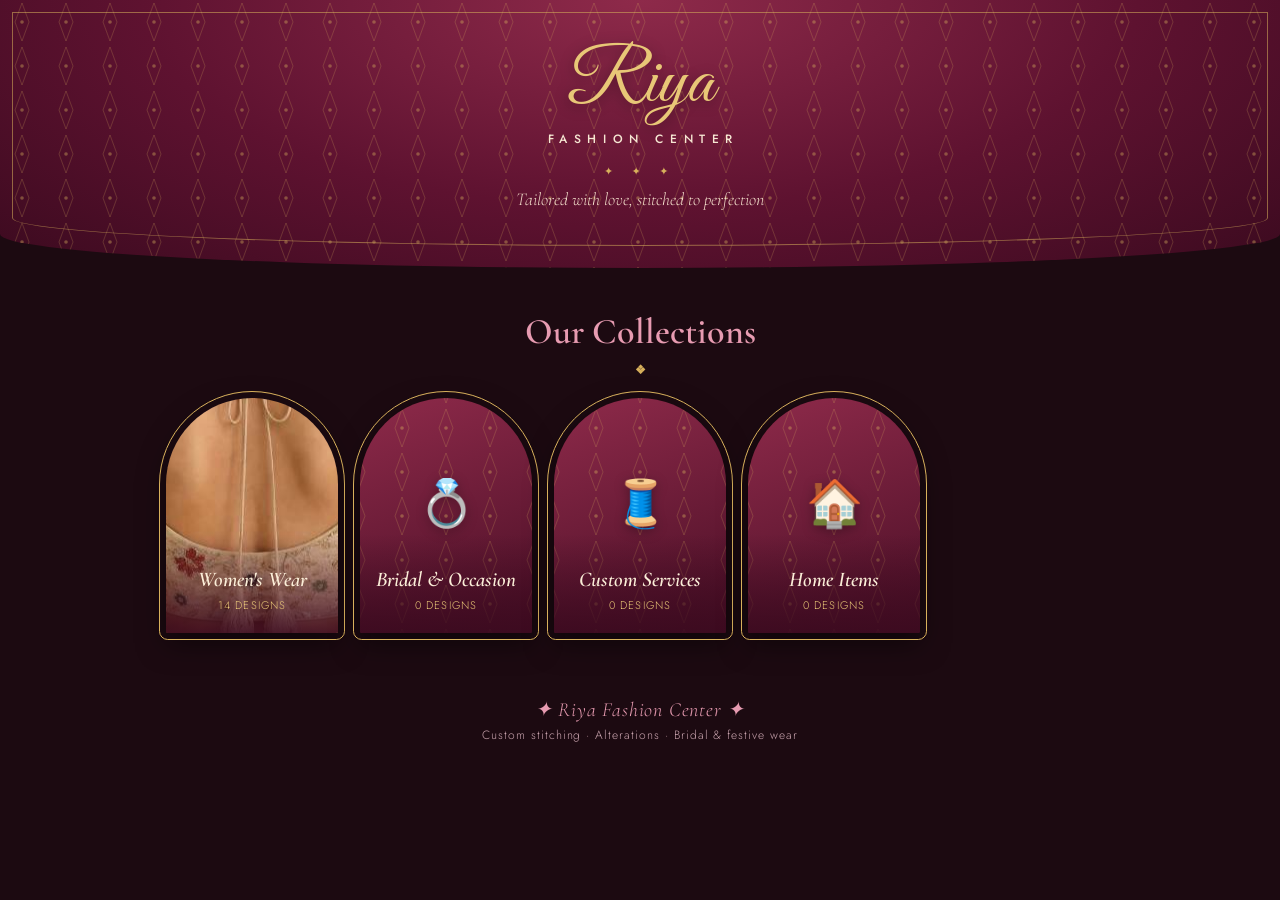
==== r2.html @ d95e746f "Add files via upload" ====
<!doctype html>
<html lang="en" data-theme="dark" style="color-scheme: dark;"><head>
<meta charset="utf-8">
<meta name="viewport" content="width=device-width, initial-scale=1, viewport-fit=cover">
<title>Riya Fashion Center</title>
<link href="https://fonts.googleapis.com/css2?family=Great+Vibes&amp;family=Cormorant+Garamond:ital,wght@0,500;0,600;1,500;1,600&amp;family=Jost:wght@300;400;500&amp;display=swap" rel="stylesheet">
<style>
:root{--bg:#FBF3E6;--card:#FFFAF1;--blush:#F0DAC6;--rose:#8E2A4A;--mar:#5E1230;--plum:#3B1022;--gold:#B8893A;--mut:#8a6270;--sh:0 10px 28px rgba(94,18,48,.16);--pat:url("data:image/svg+xml,%3Csvg xmlns='http://www.w3.org/2000/svg' width='44' height='44'%3E%3Cpath d='M22 3l7 19-7 19-7-19z' fill='none' stroke='%23d8b15c' stroke-opacity='.22'/%3E%3Ccircle cx='22' cy='22' r='1.8' fill='%23d8b15c' fill-opacity='.4'/%3E%3C/svg%3E");box-sizing:border-box;padding-top:env(safe-area-inset-top,0px);padding-bottom:env(safe-area-inset-bottom,0px)}
@media (prefers-color-scheme:dark){:root:not([data-theme="light"]){--bg:#1c0a11;--card:#2b1019;--blush:#3d1824;--rose:#e79bb1;--mar:#4a0f26;--plum:#f6e7d3;--gold:#d8b15c;--mut:#c8a3ad;--sh:0 10px 28px rgba(0,0,0,.5)}}
:root[data-theme="dark"]{--bg:#1c0a11;--card:#2b1019;--blush:#3d1824;--rose:#e79bb1;--mar:#4a0f26;--plum:#f6e7d3;--gold:#d8b15c;--mut:#c8a3ad;--sh:0 10px 28px rgba(0,0,0,.5)}
*{box-sizing:border-box}
html{scroll-padding-top:env(safe-area-inset-top,0px)}
body{margin:0;background:var(--bg);color:var(--plum);font-family:Jost,system-ui,sans-serif;font-weight:300;line-height:1.55}
button{font-family:inherit;cursor:pointer}
h2,h3,h4{font-family:'Cormorant Garamond',Georgia,serif;font-weight:600;margin:0}
.wrap{max-width:1000px;margin:0 auto;padding:10px 20px 100px}
.hero{position:relative;text-align:center;padding:46px 16px 54px;color:#f6e7d3;background:var(--pat),radial-gradient(ellipse at 50% 0,#8e2a4a,#5e1230 55%,#3b0a1f);border-radius:0 0 50% 50%/0 0 34px 34px;margin-bottom:8px}
.hero:before{content:"";position:absolute;inset:12px 12px 22px;border:1px solid rgba(216,177,92,.55);border-radius:0 0 50% 50%/0 0 28px 28px;pointer-events:none}
.logo{font-family:'Great Vibes',cursive,serif;font-size:76px;line-height:1;margin:0;color:#e8c777;text-shadow:0 3px 14px rgba(0,0,0,.35)}
.sub{letter-spacing:.55em;font-size:12px;font-weight:500;margin:8px 0 0 .55em;color:#f6e7d3}
.orn{color:#d8b15c;margin:14px 0 6px;letter-spacing:.7em;font-size:11px}
.tag{font-family:'Cormorant Garamond',serif;font-style:italic;font-size:18px;margin:0;color:#f1dcc9}
.wrap h2{text-align:center;font-size:36px;color:var(--rose);margin:6px 0 4px}
.wrap h2:after{content:"❖";display:block;font-size:12px;color:var(--gold);margin-top:2px}
.grid{display:grid;grid-template-columns:repeat(auto-fill,minmax(160px,1fr));gap:26px 22px;padding:12px 6px}
.cat{position:relative;aspect-ratio:3/4.1;border-radius:999px 999px 20px 20px;overflow:hidden;cursor:pointer;box-shadow:var(--sh);background:var(--pat),linear-gradient(160deg,#8e2a4a,#4a0f26);background-size:auto,cover;background-position:center;display:flex;flex-direction:column;justify-content:flex-end;outline:1px solid var(--gold);outline-offset:6px;transition:transform .25s}
.cat:hover{transform:translateY(-6px)}
.cat .ic{position:absolute;top:30%;left:0;right:0;text-align:center;font-size:46px;filter:drop-shadow(0 3px 6px rgba(0,0,0,.3))}
.cat .lb{padding:34px 10px 16px;text-align:center;background:linear-gradient(transparent,rgba(59,10,31,.9));color:#fbeed8}
.cat .lb b{font-family:'Cormorant Garamond',serif;font-style:italic;font-weight:600;font-size:21px;display:block;line-height:1.15}
.cat .lb small{font-size:11px;letter-spacing:.1em;text-transform:uppercase;color:#e8c777}
.plus{width:38px;height:38px;border-radius:50%;border:1px solid #fff6;background:linear-gradient(145deg,#e8c777,#b8893a);color:#3b1022;font-size:24px;line-height:1;box-shadow:var(--sh)}
.cat .plus{position:absolute;top:46px;right:14px}
.top{display:flex;align-items:center;justify-content:space-between;gap:10px;margin:18px 0 6px}
.top h2{margin:auto}
.back{background:none;border:1px solid var(--gold);color:var(--rose);border-radius:20px;padding:6px 16px;font-size:13px;letter-spacing:.04em}
.grp{margin:42px 0 18px;display:flex;align-items:center;gap:12px;font-size:27px;font-style:italic;color:var(--plum)}
.grp:before,.grp:after{content:"";flex:1;height:1px;background:linear-gradient(90deg,transparent,var(--gold))}
.grp:after{background:linear-gradient(270deg,transparent,var(--gold))}
.db{margin:0 0 34px}
.dh{display:flex;flex-wrap:wrap;align-items:center;gap:6px 12px;margin-bottom:12px}
.dh h4{font-size:23px;font-style:italic;color:var(--rose)}
.dh h4:before{content:"❖ ";font-size:11px;color:var(--gold);font-style:normal}
.dh small{color:var(--mut)}
.dh a{color:var(--rose);font-size:13px;text-decoration:none;font-weight:500;border-bottom:1px solid var(--gold)}
.pg{display:grid;grid-template-columns:repeat(auto-fill,minmax(150px,1fr));gap:16px}
.pi{position:relative;padding:5px;border:1px solid var(--gold);border-radius:90px 90px 16px 16px;background:var(--card);box-shadow:var(--sh)}
.pi img{width:100%;aspect-ratio:3/4;object-fit:cover;display:block;cursor:zoom-in;border-radius:85px 85px 11px 11px}
.pi .rm{top:40px;right:12px}
.rm{position:absolute;width:26px;height:26px;border-radius:50%;border:none;background:#d64545;color:#fff;font-size:18px;line-height:1;padding:0;box-shadow:var(--sh)}
.nop{grid-column:1/-1;color:var(--mut);font-size:13px;padding:22px;border:1px dashed var(--gold);border-radius:16px;text-align:center}
.del{width:34px;height:34px;border-radius:50%;border:none;background:#d64545;color:#fff;display:flex;align-items:center;justify-content:center;box-shadow:var(--sh);margin-left:auto}
.del:hover{background:#b83232}
.empty{text-align:center;color:var(--mut);padding:50px 10px;font-family:'Cormorant Garamond',serif;font-style:italic;font-size:20px}
.bar{position:sticky;top:env(safe-area-inset-top,0px);z-index:5;background:#2b0a18;color:#e8c777;display:flex;justify-content:center;align-items:center;gap:12px;padding:8px;font-size:13px;letter-spacing:.06em}
.bar button{background:none;border:1px solid #d8b15c;color:#e8c777;border-radius:14px;padding:3px 12px;font-size:12px}
.fab{position:fixed;right:18px;bottom:calc(18px + env(safe-area-inset-bottom,0px));width:58px;height:58px;font-size:32px;z-index:6}
.wa{position:fixed;left:18px;bottom:calc(18px + env(safe-area-inset-bottom,0px));background:#1f8f4e;color:#fff;text-decoration:none;border-radius:30px;padding:12px 18px;font-size:14px;font-weight:500;box-shadow:var(--sh);z-index:6;border:1px solid #e8c777}
footer{text-align:center;color:var(--mut);font-size:12px;padding:50px 0 10px;letter-spacing:.08em}
footer div:first-child{font-family:'Cormorant Garamond',serif;font-style:italic;font-size:20px;color:var(--rose);letter-spacing:.04em}
footer button{background:none;border:none;color:var(--mut);font-size:12px;text-decoration:underline}
.mw{position:fixed;inset:0;background:rgba(40,8,22,.62);display:flex;align-items:center;justify-content:center;padding:18px;z-index:20}
.mb{background:var(--bg);color:var(--plum);border:1px solid var(--gold);border-radius:22px;padding:22px;width:100%;max-width:380px;max-height:90vh;overflow:auto;display:flex;flex-direction:column;gap:10px}
.mb h3{font-size:24px;font-style:italic;color:var(--rose)}
.mb input,.mb select{width:100%;padding:10px 12px;border-radius:12px;border:1px solid var(--gold);background:var(--card);color:var(--plum);font:inherit;font-size:14px}
.mb label{font-size:12px;color:var(--mut)}
.mb img{width:100%;max-height:60vh;object-fit:contain;border-radius:12px}
.row{flex-wrap:wrap;display:flex;gap:10px;justify-content:flex-end;margin-top:6px}
.b{border:1px solid var(--gold);background:none;color:var(--rose);border-radius:20px;padding:8px 18px;font-size:14px}
.b.p{background:var(--mar);border-color:var(--mar);color:#f6e7d3}
.b.x{background:#c0392b;border-color:#c0392b;color:#fff}
.lbx{background:rgba(20,4,10,.9)}
#toast{position:fixed;left:50%;transform:translateX(-50%);bottom:90px;background:var(--mar);color:#f6e7d3;border:1px solid var(--gold);padding:9px 18px;border-radius:20px;font-size:13px;z-index:30}
#toast:empty{display:none}
.cat .del{position:absolute;top:46px;left:14px;margin:0;width:32px;height:32px}
.cat.new{background:none;box-shadow:none;border:2px dashed var(--gold);outline:none;align-items:stretch}
.cat.new .ic{color:var(--gold);font-size:56px;top:32%}
.cat.new .lb{background:none;color:var(--rose)}
.grp .del{width:28px;height:28px;margin-left:0}
html,body{height:auto}
@media (max-width:600px){
.wrap{padding:6px 12px 96px}
.hero{padding:26px 12px 34px;border-radius:0 0 50% 50%/0 0 22px 22px}
.hero:before{inset:8px 8px 14px;border-radius:0 0 50% 50%/0 0 18px 18px}
.logo{font-size:50px}
.sub{font-size:9px;letter-spacing:.4em;margin-top:5px}
.orn{margin:8px 0 4px;font-size:9px}
.tag{font-size:14px}
.wrap h2{font-size:26px}
.grid{grid-template-columns:repeat(2,1fr);gap:20px 14px;padding:10px 4px}
.cat{outline-offset:4px}
.cat .ic{font-size:34px}
.cat .lb{padding:24px 6px 12px}
.cat .lb b{font-size:16px}
.cat .lb small{font-size:9px}
.cat .plus{top:34px;right:8px;width:30px;height:30px;font-size:20px}
.cat .del{top:34px;left:8px;width:28px;height:28px}
.cat .del svg{width:15px;height:15px}
.back{padding:4px 12px;font-size:12px}
.grp{font-size:20px;margin:30px 0 14px;gap:8px}
.grp .plus{width:26px;height:26px;font-size:17px}
.grp .del{width:24px;height:24px}
.dh h4{font-size:18px}
.dh a{font-size:12px}
.db{margin-bottom:26px}
.pg{grid-template-columns:repeat(2,1fr);gap:10px}
.pi{padding:4px;border-radius:70px 70px 12px 12px}
.pi img{border-radius:66px 66px 9px 9px}
.pi .rm{top:32px;right:8px;width:22px;height:22px;font-size:15px}
.b{padding:7px 14px;font-size:13px}
.mb{padding:18px}
.fab{width:50px;height:50px;font-size:28px;right:14px}
.wa{left:12px;padding:9px 14px;font-size:12px}
footer{padding-top:34px}
footer div:first-child{font-size:17px}
}
@media (max-width:360px){.logo{font-size:44px}.grid,.pg{gap:12px 10px}}
</style>
</head>
<body>
<div id="app"></div>
<div id="ov"></div>
<div id="toast"></div>
<script id="st" type="application/json">{"designs":[{"id":"s0","cat":"women","grp":"Saree Blouse: Back Neck","name":"Round back neck","note":"","imgs":["[data-uri]","[data-uri]"]},{"id":"s1","cat":"women","grp":"Saree Blouse: Back Neck","name":"Deep U back","note":"","imgs":["[data-uri]","[data-uri]"]},{"id":"s2","cat":"women","grp":"Saree Blouse: Back Neck","name":"V back","note":"","imgs":["[data-uri]","[data-uri]"]},{"id":"s3","cat":"women","grp":"Saree Blouse: Back Neck","name":"Square back","note":"","imgs":["[data-uri]","[data-uri]","[data-uri]"]},{"id":"s4","cat":"women","grp":"Saree Blouse: Back Neck","name":"Boat back","note":"","imgs":["[data-uri]","[data-uri]","[data-uri]"]},{"id":"s5","cat":"women","grp":"Saree Blouse: Back Neck","name":"Keyhole back","note":"","imgs":["[data-uri]","[data-uri]","[data-uri]"]},{"id":"s7","cat":"women","grp":"Saree Blouse: Back Neck","name":"Button back","note":"","imgs":["[data-uri]","[data-uri]","[data-uri]"]},{"id":"s9","cat":"women","grp":"Saree Blouse: Back Neck","name":"Butterfly back","note":"","imgs":["[data-uri]","[data-uri]","[data-uri]"]},{"id":"s10","cat":"women","grp":"Saree Blouse: Back Neck","name":"Princess cut back","note":"","imgs":["[data-uri]","[data-uri]","[data-uri]"]},{"id":"s12","cat":"women","grp":"Saree Blouse: Back Neck","name":"Net / transparent back","note":"","imgs":["[data-uri]","[data-uri]","[data-uri]"]},{"id":"s13","cat":"women","grp":"Saree Blouse: Back Neck","name":"Heart-shape back","note":"","imgs":["[data-uri]","[data-uri]","[data-uri]"]},{"id":"s15","cat":"women","grp":"Saree Blouse: Front Neck","name":"Round neck","note":"","imgs":["[data-uri]","[data-uri]","[data-uri]"]},{"id":"s16","cat":"women","grp":"Saree Blouse: Front Neck","name":"Boat neck","note":"","imgs":["[data-uri]","[data-uri]","[data-uri]"]},{"id":"s17","cat":"women","grp":"Saree Blouse: Front Neck","name":"Sweetheart neck","note":"","imgs":["[data-uri]","[data-uri]","[data-uri]"]},{"id":"s18","cat":"women","grp":"Saree Blouse: Front Neck","name":"Square neck","note":"","imgs":[]},{"id":"s19","cat":"women","grp":"Saree Blouse: Front Neck","name":"V neck","note":"","imgs":[]},{"id":"s20","cat":"women","grp":"Saree Blouse: Front Neck","name":"Collar neck","note":"","imgs":[]},{"id":"s21","cat":"women","grp":"Saree Blouse: Front Neck","name":"Halter neck","note":"","imgs":[]},{"id":"s22","cat":"women","grp":"Saree Blouse: Front Neck","name":"High neck","note":"","imgs":[]},{"id":"s23","cat":"women","grp":"Saree Blouse: Front Neck","name":"Keyhole front","note":"","imgs":[]},{"id":"s24","cat":"women","grp":"Saree Blouse: Front Neck","name":"Princess cut front","note":"","imgs":[]},{"id":"s25","cat":"women","grp":"Saree Blouse: Sleeves","name":"Sleeveless","note":"","imgs":[]},{"id":"s26","cat":"women","grp":"Saree Blouse: Sleeves","name":"Cap sleeve","note":"","imgs":[]},{"id":"s27","cat":"women","grp":"Saree Blouse: Sleeves","name":"Short puff sleeve","note":"","imgs":[]},{"id":"s28","cat":"women","grp":"Saree Blouse: Sleeves","name":"Elbow-length sleeve","note":"","imgs":[]},{"id":"s29","cat":"women","grp":"Saree Blouse: Sleeves","name":"Three-quarter sleeve","note":"","imgs":[]},{"id":"s30","cat":"women","grp":"Saree Blouse: Sleeves","name":"Full sleeve","note":"","imgs":[]},{"id":"s31","cat":"women","grp":"Saree Blouse: Sleeves","name":"Bell sleeve","note":"","imgs":[]},{"id":"s32","cat":"women","grp":"Saree Blouse: Sleeves","name":"Balloon sleeve","note":"","imgs":[]},{"id":"s33","cat":"women","grp":"Saree Blouse: Sleeves","name":"Flared sleeve","note":"","imgs":[]},{"id":"s34","cat":"women","grp":"Saree Blouse: Sleeves","name":"Net sleeve","note":"","imgs":[]},{"id":"s35","cat":"women","grp":"Saree Blouse: Sleeves","name":"Lace-border sleeve","note":"","imgs":[]},{"id":"s36","cat":"women","grp":"Saree Blouse: Sleeves","name":"Tassel sleeve","note":"","imgs":[]},{"id":"s37","cat":"women","grp":"Bridal Blouses","name":"Heavy aari work","note":"","imgs":[]},{"id":"s38","cat":"women","grp":"Bridal Blouses","name":"Zardosi work","note":"","imgs":[]},{"id":"s39","cat":"women","grp":"Bridal Blouses","name":"Stone and bead work","note":"","imgs":[]},{"id":"s40","cat":"women","grp":"Bridal Blouses","name":"Mirror work","note":"","imgs":[]},{"id":"s41","cat":"women","grp":"Bridal Blouses","name":"Silk with gold border","note":"","imgs":[]},{"id":"s42","cat":"women","grp":"Bridal Blouses","name":"Contrast color bridal","note":"","imgs":[]},{"id":"s43","cat":"women","grp":"Bridal Blouses","name":"Velvet bridal","note":"","imgs":[]},{"id":"s44","cat":"women","grp":"Bridal Blouses","name":"Designer cut bridal","note":"","imgs":[]},{"id":"s45","cat":"women","grp":"Bridal Blouses","name":"Peacock motif","note":"","imgs":[]},{"id":"s46","cat":"women","grp":"Bridal Blouses","name":"Floral embroidery","note":"","imgs":[]},{"id":"s47","cat":"women","grp":"Salwar / Churidar / Kurti","name":"Straight-cut churidar set","note":"","imgs":[]},{"id":"s48","cat":"women","grp":"Salwar / Churidar / Kurti","name":"Anarkali churidar","note":"","imgs":[]},{"id":"s49","cat":"women","grp":"Salwar / Churidar / Kurti","name":"Patiala salwar set","note":"","imgs":[]},{"id":"s50","cat":"women","grp":"Salwar / Churidar / Kurti","name":"Palazzo set","note":"","imgs":[]},{"id":"s51","cat":"women","grp":"Salwar / Churidar / Kurti","name":"Cigarette-pant set","note":"","imgs":[]},{"id":"s52","cat":"women","grp":"Salwar / Churidar / Kurti","name":"Sharara set","note":"","imgs":[]},{"id":"s53","cat":"women","grp":"Salwar / Churidar / Kurti","name":"Punjabi suit","note":"","imgs":[]},{"id":"s54","cat":"women","grp":"Salwar / Churidar / Kurti","name":"A-line kurti","note":"","imgs":[]},{"id":"s55","cat":"women","grp":"Salwar / Churidar / Kurti","name":"Straight kurti","note":"","imgs":[]},{"id":"s56","cat":"women","grp":"Salwar / Churidar / Kurti","name":"Long kurti with slit","note":"","imgs":[]},{"id":"s57","cat":"women","grp":"Salwar / Churidar / Kurti","name":"Short kurti with jeans","note":"","imgs":[]},{"id":"s58","cat":"women","grp":"Salwar / Churidar / Kurti","name":"Angrakha style","note":"","imgs":[]},{"id":"s59","cat":"women","grp":"Salwar / Churidar / Kurti","name":"Collar-neck kurti","note":"","imgs":[]},{"id":"s60","cat":"women","grp":"Salwar / Churidar / Kurti","name":"Front-cut kurti","note":"","imgs":[]},{"id":"s61","cat":"women","grp":"Salwar / Churidar / Kurti","name":"Cotton daily wear set","note":"","imgs":[]},{"id":"s62","cat":"women","grp":"Salwar / Churidar / Kurti","name":"Party wear set","note":"","imgs":[]},{"id":"s63","cat":"women","grp":"Salwar / Churidar / Kurti","name":"Dupatta styles","note":"","imgs":[]},{"id":"s64","cat":"women","grp":"Anarkali and Gowns","name":"Floor-length Anarkali","note":"","imgs":[]},{"id":"s65","cat":"women","grp":"Anarkali and Gowns","name":"Frock-style Anarkali","note":"","imgs":[]},{"id":"s66","cat":"women","grp":"Anarkali and Gowns","name":"Layered Anarkali","note":"","imgs":[]},{"id":"s67","cat":"women","grp":"Anarkali and Gowns","name":"Jacket-style Anarkali","note":"","imgs":[]},{"id":"s68","cat":"women","grp":"Anarkali and Gowns","name":"Flared evening gown","note":"","imgs":[]},{"id":"s69","cat":"women","grp":"Anarkali and Gowns","name":"Indo-western gown","note":"","imgs":[]},{"id":"s70","cat":"women","grp":"Anarkali and Gowns","name":"Cape-style gown","note":"","imgs":[]},{"id":"s71","cat":"women","grp":"Anarkali and Gowns","name":"Embroidered party gown","note":"","imgs":[]},{"id":"s72","cat":"women","grp":"Lehenga / Half-saree","name":"Silk lehenga","note":"","imgs":[]},{"id":"s73","cat":"women","grp":"Lehenga / Half-saree","name":"Net lehenga","note":"","imgs":[]},{"id":"s74","cat":"women","grp":"Lehenga / Half-saree","name":"Crop top lehenga","note":"","imgs":[]},{"id":"s75","cat":"women","grp":"Lehenga / Half-saree","name":"Jacket-style lehenga","note":"","imgs":[]},{"id":"s76","cat":"women","grp":"Lehenga / Half-saree","name":"Can-can lehenga","note":"","imgs":[]},{"id":"s77","cat":"women","grp":"Lehenga / Half-saree","name":"Traditional half-saree set","note":"","imgs":[]},{"id":"s78","cat":"women","grp":"Lehenga / Half-saree","name":"Designer half-saree","note":"","imgs":[]},{"id":"s79","cat":"women","grp":"Lehenga / Half-saree","name":"Saree-style lehenga","note":"","imgs":[]},{"id":"s80","cat":"women","grp":"Skirts, Tops, Maternity","name":"A-line skirt","note":"","imgs":[]},{"id":"s81","cat":"women","grp":"Skirts, Tops, Maternity","name":"Long skirt","note":"","imgs":[]},{"id":"s82","cat":"women","grp":"Skirts, Tops, Maternity","name":"Circle skirt","note":"","imgs":[]},{"id":"s83","cat":"women","grp":"Skirts, Tops, Maternity","name":"Peplum top","note":"","imgs":[]},{"id":"s84","cat":"women","grp":"Skirts, Tops, Maternity","name":"Crop top","note":"","imgs":[]},{"id":"s85","cat":"women","grp":"Skirts, Tops, Maternity","name":"Western dress","note":"","imgs":[]},{"id":"s86","cat":"women","grp":"Skirts, Tops, Maternity","name":"Maternity kurti","note":"","imgs":[]},{"id":"s87","cat":"women","grp":"Skirts, Tops, Maternity","name":"Maternity gown","note":"","imgs":[]},{"id":"s88","cat":"women","grp":"Skirts, Tops, Maternity","name":"Feeding-friendly kurti","note":"","imgs":[]},{"id":"s150","cat":"bridal","grp":"Bridal Outfits","name":"Bridal lehenga","note":"","imgs":[]},{"id":"s151","cat":"bridal","grp":"Bridal Outfits","name":"Bridal saree with blouse","note":"","imgs":[]},{"id":"s152","cat":"bridal","grp":"Bridal Outfits","name":"Muhurtham saree blouse","note":"","imgs":[]},{"id":"s153","cat":"bridal","grp":"Bridal Outfits","name":"Bridal gown","note":"","imgs":[]},{"id":"s154","cat":"bridal","grp":"Bridal Outfits","name":"Bridesmaid sets","note":"","imgs":[]},{"id":"s155","cat":"bridal","grp":"Bridal Outfits","name":"Groom sherwani","note":"","imgs":[]},{"id":"s156","cat":"bridal","grp":"Engagement / Reception","name":"Engagement lehenga","note":"","imgs":[]},{"id":"s157","cat":"bridal","grp":"Engagement / Reception","name":"Reception gown","note":"","imgs":[]},{"id":"s158","cat":"bridal","grp":"Engagement / Reception","name":"Reception saree blouse","note":"","imgs":[]},{"id":"s159","cat":"bridal","grp":"Engagement / Reception","name":"Couple matching set","note":"","imgs":[]},{"id":"s160","cat":"bridal","grp":"Engagement / Reception","name":"Cocktail outfit","note":"","imgs":[]},{"id":"s161","cat":"bridal","grp":"Family Matching Sets","name":"Couple set","note":"","imgs":[]},{"id":"s162","cat":"bridal","grp":"Family Matching Sets","name":"Family of three set","note":"","imgs":[]},{"id":"s163","cat":"bridal","grp":"Family Matching Sets","name":"Mother-daughter set","note":"","imgs":[]},{"id":"s164","cat":"bridal","grp":"Family Matching Sets","name":"Siblings set","note":"","imgs":[]},{"id":"s165","cat":"bridal","grp":"Family Matching Sets","name":"Full family festival set","note":"","imgs":[]},{"id":"s166","cat":"custom","grp":"Embroidery and Aari Work","name":"Floral aari","note":"","imgs":[]},{"id":"s167","cat":"custom","grp":"Embroidery and Aari Work","name":"Peacock aari","note":"","imgs":[]},{"id":"s168","cat":"custom","grp":"Embroidery and Aari Work","name":"Paisley / mango motif","note":"","imgs":[]},{"id":"s169","cat":"custom","grp":"Embroidery and Aari Work","name":"Bridal border aari","note":"","imgs":[]},{"id":"s170","cat":"custom","grp":"Embroidery and Aari Work","name":"Thread work","note":"","imgs":[]},{"id":"s171","cat":"custom","grp":"Embroidery and Aari Work","name":"Zari work","note":"","imgs":[]},{"id":"s172","cat":"custom","grp":"Embroidery and Aari Work","name":"Cut work","note":"","imgs":[]},{"id":"s173","cat":"custom","grp":"Embroidery and Aari Work","name":"Kundan aari","note":"","imgs":[]},{"id":"s174","cat":"custom","grp":"Embroidery and Aari Work","name":"Sleeve aari","note":"","imgs":[]},{"id":"s175","cat":"custom","grp":"Embroidery and Aari Work","name":"Neckline aari","note":"","imgs":[]},{"id":"s176","cat":"custom","grp":"Hand Work, Beads, Stone Work","name":"Bead work","note":"","imgs":[]},{"id":"s177","cat":"custom","grp":"Hand Work, Beads, Stone Work","name":"Stone work","note":"","imgs":[]},{"id":"s178","cat":"custom","grp":"Hand Work, Beads, Stone Work","name":"Sequin work","note":"","imgs":[]},{"id":"s179","cat":"custom","grp":"Hand Work, Beads, Stone Work","name":"Mirror work","note":"","imgs":[]},{"id":"s180","cat":"custom","grp":"Hand Work, Beads, Stone Work","name":"Pearl work","note":"","imgs":[]},{"id":"s181","cat":"custom","grp":"Hand Work, Beads, Stone Work","name":"Tassel / latkan work","note":"","imgs":[]},{"id":"s182","cat":"custom","grp":"Hand Work, Beads, Stone Work","name":"Kundan work","note":"","imgs":[]},{"id":"s183","cat":"custom","grp":"Hand Work, Beads, Stone Work","name":"Lace and border attachment","note":"","imgs":[]},{"id":"s184","cat":"custom","grp":"Alterations (Before / After)","name":"Blouse fitting alteration","note":"","imgs":[]},{"id":"s185","cat":"custom","grp":"Alterations (Before / After)","name":"Size increase / decrease","note":"","imgs":[]},{"id":"s186","cat":"custom","grp":"Alterations (Before / After)","name":"Hem and length change","note":"","imgs":[]},{"id":"s187","cat":"custom","grp":"Alterations (Before / After)","name":"Old dress to new design","note":"","imgs":[]},{"id":"s188","cat":"custom","grp":"Uniform and Bulk Orders","name":"School uniforms","note":"","imgs":[]},{"id":"s189","cat":"custom","grp":"Uniform and Bulk Orders","name":"Office uniforms","note":"","imgs":[]},{"id":"s190","cat":"custom","grp":"Uniform and Bulk Orders","name":"Shop / hotel uniforms","note":"","imgs":[]},{"id":"s191","cat":"custom","grp":"Uniform and Bulk Orders","name":"Group or event outfits","note":"","imgs":[]},{"id":"s192","cat":"home","grp":"Home Essentials","name":"Curtains","note":"","imgs":[]},{"id":"s193","cat":"home","grp":"Home Essentials","name":"Cushion covers","note":"","imgs":[]},{"id":"s194","cat":"home","grp":"Home Essentials","name":"Bedsheets and pillow covers","note":"","imgs":[]},{"id":"s195","cat":"home","grp":"Home Essentials","name":"Sofa covers","note":"","imgs":[]},{"id":"s196","cat":"home","grp":"Home Essentials","name":"Table cloth and runner","note":"","imgs":[]},{"id":"s197","cat":"home","grp":"Home Essentials","name":"Tote bags","note":"","imgs":[]},{"id":"s198","cat":"home","grp":"Home Essentials","name":"Pouches and potli bags","note":"","imgs":[]},{"id":"s199","cat":"home","grp":"Home Essentials","name":"Pooja items","note":"","imgs":[]}],"phone":"","pw":"","seeded":1,"cats":[{"id":"women","n":"Women's Wear","ic":"👗","g":["Saree Blouse: Back Neck","Saree Blouse: Front Neck","Saree Blouse: Sleeves","Bridal Blouses","Salwar / Churidar / Kurti","Anarkali and Gowns","Lehenga / Half-saree","Skirts, Tops, Maternity"]},{"id":"bridal","n":"Bridal & Occasion","ic":"💍","g":["Bridal Outfits","Engagement / Reception","Family Matching Sets"]},{"id":"custom","n":"Custom Services","ic":"🧵","g":["Embroidery and Aari Work","Hand Work, Beads, Stone Work","Alterations (Before / After)","Uniform and Bulk Orders"]},{"id":"home","n":"Home Items","ic":"🏠","g":["Home Essentials"]}]}</script>
<script>
const $=s=>document.querySelector(s);
const h=(t,c,x,k)=>{const e=document.createElement(t);if(c)e.className=c;if(x!=null)e.textContent=x;(k||[]).forEach(n=>e.append(n));return e};
const CATS=[
{id:'women',n:"Women's Wear",ic:'👗',g:[
['Saree Blouse: Back Neck','Round back neck|Deep U back|V back|Square back|Boat back|Keyhole back|Dori / tassel back|Button back|Backless with strings|Butterfly back|Princess cut back|Collar back|Net / transparent back|Heart-shape back|Double-layer back'],
['Saree Blouse: Front Neck','Round neck|Boat neck|Sweetheart neck|Square neck|V neck|Collar neck|Halter neck|High neck|Keyhole front|Princess cut front'],
['Saree Blouse: Sleeves','Sleeveless|Cap sleeve|Short puff sleeve|Elbow-length sleeve|Three-quarter sleeve|Full sleeve|Bell sleeve|Balloon sleeve|Flared sleeve|Net sleeve|Lace-border sleeve|Tassel sleeve'],
['Bridal Blouses','Heavy aari work|Zardosi work|Stone and bead work|Mirror work|Silk with gold border|Contrast color bridal|Velvet bridal|Designer cut bridal|Peacock motif|Floral embroidery'],
['Salwar / Churidar / Kurti','Straight-cut churidar set|Anarkali churidar|Patiala salwar set|Palazzo set|Cigarette-pant set|Sharara set|Punjabi suit|A-line kurti|Straight kurti|Long kurti with slit|Short kurti with jeans|Angrakha style|Collar-neck kurti|Front-cut kurti|Cotton daily wear set|Party wear set|Dupatta styles'],
['Anarkali and Gowns','Floor-length Anarkali|Frock-style Anarkali|Layered Anarkali|Jacket-style Anarkali|Flared evening gown|Indo-western gown|Cape-style gown|Embroidered party gown'],
['Lehenga / Half-saree','Silk lehenga|Net lehenga|Crop top lehenga|Jacket-style lehenga|Can-can lehenga|Traditional half-saree set|Designer half-saree|Saree-style lehenga'],
['Skirts, Tops, Maternity','A-line skirt|Long skirt|Circle skirt|Peplum top|Crop top|Western dress|Maternity kurti|Maternity gown|Feeding-friendly kurti']]},
{id:'men',n:"Men's Wear",ic:'👔',g:[
['Shirts','Formal full-sleeve|Formal half-sleeve|Casual check|Printed casual|Mandarin-collar|Linen shirt'],
['Trousers','Formal straight fit|Slim fit|Pleated|Cotton casual'],
['Kurta Sets','Plain cotton kurta pyjama|Silk kurta|Short kurta|Long kurta|Pathani suit|Nehru jacket set|Embroidered festive kurta'],
['Sherwani and Festive Wear','Classic sherwani|Indo-western sherwani|Jodhpuri suit|Wedding kurta set|Bandhgala'],
['Suits and Blazers','Two-piece suit|Three-piece suit|Casual blazer|Waistcoat|Safari suit'],
['Dhoti-style Wear','Stitched panchakacham|Ready-made veshti|Veshti with shirt set|Wedding veshti set']]},
{id:'kids',n:"Kids' Wear",ic:'🧒',g:[
['Girls Frocks and Party Wear','Simple cotton frock|Party frock|Net frock|Princess frock|Birthday frock|Lehenga choli (kids)|Frock with jacket|Skirt and top set|Gown (kids)|Jumpsuit / dungaree'],
['Pavadai-sattai','Silk pavadai-sattai|Cotton pavadai-sattai|Border-design pavadai|Festival pavadai-sattai|Pattu pavadai with jewellery set|Baby pavadai'],
['Boys Wear','Shirt and shorts|Shirt and pant|Kurta pyjama|Dhoti kurta set|Waistcoat set|Blazer set'],
['School Uniforms','Shirt and pant / shorts|Pinafore|Skirt and shirt|Salwar uniform'],
['Festival Ethnic Wear','Diwali set|Pongal set|Matching brother-sister set|Photoshoot outfits']]},
{id:'bridal',n:'Bridal & Occasion',ic:'💍',g:[
['Bridal Outfits','Bridal lehenga|Bridal saree with blouse|Muhurtham saree blouse|Bridal gown|Bridesmaid sets|Groom sherwani'],
['Engagement / Reception','Engagement lehenga|Reception gown|Reception saree blouse|Couple matching set|Cocktail outfit'],
['Family Matching Sets','Couple set|Family of three set|Mother-daughter set|Siblings set|Full family festival set']]},
{id:'custom',n:'Custom Services',ic:'🧵',g:[
['Embroidery and Aari Work','Floral aari|Peacock aari|Paisley / mango motif|Bridal border aari|Thread work|Zari work|Cut work|Kundan aari|Sleeve aari|Neckline aari'],
['Hand Work, Beads, Stone Work','Bead work|Stone work|Sequin work|Mirror work|Pearl work|Tassel / latkan work|Kundan work|Lace and border attachment'],
['Alterations (Before / After)','Blouse fitting alteration|Size increase / decrease|Hem and length change|Old dress to new design'],
['Uniform and Bulk Orders','School uniforms|Office uniforms|Shop / hotel uniforms|Group or event outfits']]},
{id:'home',n:'Home Items',ic:'🏠',g:[
['Home Essentials','Curtains|Cushion covers|Bedsheets and pillow covers|Sofa covers|Table cloth and runner|Tote bags|Pouches and potli bags|Pooja items']]}
];
let S=JSON.parse($('#st').textContent),cur=null,art=null,admin=false;
if(!S.seeded){let n=0;CATS.forEach(c=>c.g.forEach(([g,l])=>l.split('|').forEach(x=>S.designs.push({id:'s'+n++,cat:c.id,grp:g,name:x,note:'',imgs:[]}))));S.seeded=1}
if(!S.cats)S.cats=CATS.map(c=>({id:c.id,n:c.n,ic:c.ic,g:c.g.map(x=>x[0])}));
S.designs.forEach(d=>{if(!d.imgs)d.imgs=d.img?[d.img]:[];delete d.img});

try{admin=sessionStorage.getItem('rfc')==='1'}catch(e){}
try{window.claude&&window.claude.use('artifact').then(a=>{art=a;render()})}catch(e){}
const toast=m=>{const t=$('#toast');t.textContent=m;clearTimeout(toast.t);if(m)toast.t=setTimeout(()=>t.textContent='',3500)};
const close=()=>$('#ov').innerHTML='';
const btn=(l,c,f)=>{const b=h('button','b '+(c||''),l);b.onclick=f;return b};
function modal(t,body,btns,cls){close();const w=h('div','mw '+(cls||''),null,[h('div','mb',null,[h('h3',null,t),...body,h('div','row',null,btns)])]);w.onclick=e=>{if(e.target===w)close()};$('#ov').append(w)}
async function sha(s){try{const b=await crypto.subtle.digest('SHA-256',new TextEncoder().encode(s));return[...new Uint8Array(b)].map(x=>x.toString(16).padStart(2,'0')).join('')}catch(e){return s}}
function snap(){
  const cl=document.documentElement.cloneNode(true);
  cl.querySelector('#app').innerHTML='';cl.querySelector('#ov').innerHTML='';cl.querySelector('#toast').textContent='';
  cl.querySelector('#st').textContent=JSON.stringify(S).replace(/</g,'\\u003c');
  return '<!doctype html>\n'+cl.outerHTML;
}
async function dl(){
  try{const d=await window.claude.use('downloads');if(!d)throw 0;await d.save({filename:'index.html',data:snap()});toast('Downloaded! Upload index.html to your hosting.')}
  catch(e){if(e&&e.code==='declined')return;toast('Download is not available in this view')}
}
async function save(backup){
  if(!art){toast('Saving works only for the site owner');if(backup)S=JSON.parse(backup);render();return false}
  toast('Saving…');
  try{await art.publish(snap());return true}
  catch(e){toast('Could not save, please try again');if(backup)S=JSON.parse(backup);render();return false}
}
function shrink(f){return new Promise((ok,no)=>{const r=new FileReader();r.onload=()=>{const i=new Image();i.onload=()=>{const s=Math.min(1,640/Math.max(i.width,i.height)),c=document.createElement('canvas');c.width=i.width*s;c.height=i.height*s;c.getContext('2d').drawImage(i,0,0,c.width,c.height);ok(c.toDataURL('image/jpeg',.68))};i.onerror=no;i.src=r.result};r.onerror=no;r.readAsDataURL(f)})}
const cover=id=>{const d=S.designs.find(x=>x.cat===id&&x.imgs.length);return d&&d.imgs[0]};
const wa=n=>S.phone?'https://wa.me/'+S.phone.replace(/\D/g,'')+'?text='+encodeURIComponent('Hi Riya Fashion Center, I like this design: '+n):null;

function render(){
  const a=$('#app');a.innerHTML='';
  if(admin){const l=btn('Logout','',()=>{admin=false;try{sessionStorage.removeItem('rfc')}catch(e){}render()}),s=btn('Settings','',settings);a.append(h('div','bar',null,[h('span',null,'Admin mode'),s,btn('⬇ Download site','',dl),l]))}
  const hero=h('div','hero',null,[h('p','logo','Riya'),h('p','sub','FASHION CENTER'),h('div','orn','✦ ✦ ✦'),h('p','tag','Tailored with love, stitched to perfection')]);
  const w=h('div','wrap',null,[cur?catView():home(),foot()]);
  a.append(hero,w);
  const L=wa('');if(S.phone){const e=h('a','wa','💬 WhatsApp us');e.href=L.split('?')[0];e.target='_blank';a.append(e)}
  if(admin&&cur){const f=h('button','plus fab','+');f.title='Add design';f.onclick=()=>addForm(cur);a.append(f)}
}
function home(){
  const g=h('div','grid');
  S.cats.forEach(c=>{
    const all=S.designs.filter(d=>d.cat===c.id),n=all.filter(d=>d.imgs.length).length,im=cover(c.id);
    const e=h('div','cat',null,[h('div','lb',null,[h('b',null,c.n),h('small',null,admin?n+' of '+all.length+' photos added':n+(n===1?' design':' designs'))])]);
    if(im)e.style.backgroundImage='url("'+im+'")';else e.prepend(h('div','ic',c.ic));
    e.onclick=()=>{cur=c.id;render();scrollTo(0,0)};
    if(admin){const p=h('button','plus','+');p.title='Add to '+c.n;p.onclick=ev=>{ev.stopPropagation();addForm(c.id)};e.append(p);
      const x=h('button','del');x.innerHTML=TRASH;x.title='Delete collection';
      x.onclick=ev=>{ev.stopPropagation();modal('Delete collection?',[h('p',null,'"'+c.n+'" with all its sections, designs and photos will be removed permanently.')],[btn('Cancel','',close),btn('Delete','x',async()=>{const bk=JSON.stringify(S);S.cats=S.cats.filter(z=>z.id!==c.id);S.designs=S.designs.filter(d=>d.cat!==c.id);close();render();await save(bk)})])};
      e.append(x)}
    g.append(e)
  });
  if(admin){const n=h('div','cat new',null,[h('div','ic','＋'),h('div','lb',null,[h('b',null,'New collection')])]);n.onclick=addColl;g.append(n)}
  return h('div',null,null,[h('div','top',null,[h('h2',null,'Our Collections')]),g]);
}
function catView(){
  const c=S.cats.find(x=>x.id===cur),ds=S.designs.filter(d=>d.cat===cur&&(admin||d.imgs.length));
  const back=h('button','back','← All collections');back.onclick=()=>{cur=null;render()};
  const box=h('div',null,null,[h('div','top',null,[back]),h('h2',null,c.ic+' '+c.n)]);
  if(!ds.length&&!admin)box.append(h('div','empty',null,[h('p',null,'New designs coming soon.')]));
  if(admin){const as=btn('+ Add section','',()=>addSec(c.id));as.style.cssText='display:block;margin:6px auto 0';box.append(as)}
  c.g.slice().forEach(gn=>{
    const l=ds.filter(d=>d.grp===gn);if(!l.length&&!admin)return;
    const hd=h('h3','grp',gn);
    if(admin){const p=h('button','plus','+');p.title='Add design to '+gn;p.onclick=()=>addForm(cur,gn);hd.append(p);
      const x=h('button','del');x.innerHTML=TRASH;x.title='Delete section';
      x.onclick=()=>modal('Delete section?',[h('p',null,'"'+gn+'" with all its designs and photos will be removed permanently.')],[btn('Cancel','',close),btn('Delete','x',async()=>{const bk=JSON.stringify(S);c.g=c.g.filter(z=>z!==gn);S.designs=S.designs.filter(d=>!(d.cat===c.id&&d.grp===gn));close();render();await save(bk)})]);
      hd.append(x)}
    box.append(hd);l.forEach(d=>box.append(block(d)));
  });
  return box;
}
const TRASH='<svg width="18" height="18" viewBox="0 0 24 24" fill="none" stroke="currentColor" stroke-width="2" stroke-linecap="round" stroke-linejoin="round"><path d="M3 6h18M8 6V4h8v2M19 6l-1 14H6L5 6M10 11v6M14 11v6"/></svg>';
function gallery(d,i){
  const im=h('img'),ct=h('small');ct.style.textAlign='center';
  const show=()=>{im.src=d.imgs[i];ct.textContent=(i+1)+' / '+d.imgs.length},n=d.imgs.length,bt=[];
  if(n>1)bt.push(btn('‹','',()=>{i=(i+n-1)%n;show()}),btn('›','',()=>{i=(i+1)%n;show()}));
  if(admin)bt.push(btn('Remove photo','x',async()=>{const bk=JSON.stringify(S);d.imgs.splice(i,1);close();render();await save(bk)}));
  bt.push(btn('Close','p',close));
  modal(d.name,[im,ct],bt,'lbx');show();
}
function block(d){
  const hd=h('div','dh',null,[h('h4',null,d.name)]);
  if(d.note)hd.append(h('small',null,d.note));
  const L=d.imgs.length&&wa(d.name);if(L){const a=h('a',null,'Enquire on WhatsApp →');a.href=L;a.target='_blank';hd.append(a)}
  const pg=h('div','pg');
  d.imgs.forEach((u,j)=>{
    const w=h('div','pi'),t=h('img');t.src=u;t.alt=d.name;t.loading='lazy';t.onclick=()=>gallery(d,j);w.append(t);
    if(admin){const r=h('button','rm','×');r.title='Remove this photo';
      r.onclick=ev=>{ev.stopPropagation();modal('Remove photo?',[h('p',null,'This photo will be removed from the design.')],[btn('Cancel','',close),btn('Remove','x',async()=>{const bk=JSON.stringify(S);d.imgs.splice(j,1);close();render();await save(bk)})])};
      w.append(r)}
    pg.append(w)});
  if(!d.imgs.length)pg.append(h('div','nop','No photos yet — tap “Add photos”'));
  const e=h('div','db',null,[hd,pg]);
  if(admin){
    const f=h('input');f.type='file';f.accept='image/*';f.multiple=true;f.hidden=true;
    f.onchange=async()=>{if(!f.files.length)return;const bk=JSON.stringify(S);toast('Adding photos…');try{for(const x of f.files)d.imgs.push(await shrink(x))}catch(x){toast('Could not read a photo');S=JSON.parse(bk);render();return}render();await save(bk)};
    const pb=btn(d.imgs.length?'📷 Add more photos':'📷 Add photos','',()=>f.click());pb.style.cssText='padding:4px 12px;font-size:12px';
    const x=h('button','del');x.innerHTML=TRASH;x.title='Delete design';
    x.onclick=()=>modal('Delete design?',[h('p',null,'"'+d.name+'" and all its photos will be removed permanently.')],[btn('Cancel','',close),btn('Delete','x',async()=>{const bk=JSON.stringify(S);S.designs=S.designs.filter(z=>z.id!==d.id);close();render();await save(bk)})]);
    hd.append(pb,f,x);
  }
  return e;
}
function addColl(){
  const nm=h('input');nm.placeholder='e.g. Blouse Special';
  const ic=h('input');ic.value='🧵';ic.maxLength=4;
  const sc=h('input');sc.value='Designs';
  modal('New collection',[h('label',null,'Collection name'),nm,h('label',null,'Icon (an emoji)'),ic,h('label',null,'First section name'),sc],[btn('Cancel','',close),btn('Create','p',async()=>{
    if(!nm.value.trim()){toast('Please enter a name');return}
    const bk=JSON.stringify(S),id='c'+Date.now().toString(36);
    S.cats.push({id,n:nm.value.trim(),ic:ic.value.trim()||'🧵',g:[sc.value.trim()||'Designs']});
    close();cur=id;render();scrollTo(0,0);await save(bk)})]);nm.focus();
}
function addSec(cid){
  const c=S.cats.find(x=>x.id===cid),nm=h('input');nm.placeholder='e.g. Wedding Sarees';
  modal('New section',[h('label',null,'Section name'),nm],[btn('Cancel','',close),btn('Add','p',async()=>{
    const v=nm.value.trim();if(!v){toast('Please enter a name');return}
    if(c.g.includes(v)){toast('That section already exists');return}
    const bk=JSON.stringify(S);c.g.push(v);close();render();await save(bk)})]);nm.focus();
}
function foot(){
  const f=h('footer',null,null,[h('div',null,'✦ Riya Fashion Center ✦'),h('div',null,'Custom stitching · Alterations · Bridal & festive wear')]);
  if(!admin&&art){const b=h('button',null,'Admin login');b.onclick=login;f.append(h('div',null,null,[b]))}
  return f;
}
function login(){
  const p=h('input');p.type='password';p.placeholder='Password';
  const go=async()=>{const hs=await sha(p.value),ok=S.pw?hs===S.pw:p.value==='riya123';
    if(ok){admin=true;try{sessionStorage.setItem('rfc','1')}catch(e){}close();render();toast('Welcome back!')}else toast('Wrong password')};
  p.onkeydown=e=>{if(e.key==='Enter')go()};
  modal('Admin login',[p],[btn('Cancel','',close),btn('Login','p',go)]);p.focus();
}
function settings(){
  const ph=h('input');ph.placeholder='e.g. 919876543210';ph.value=S.phone;
  const pw=h('input');pw.type='password';pw.placeholder='Leave empty to keep current';
  modal('Settings',[h('label',null,'WhatsApp number (with country code)'),ph,h('label',null,'New admin password'),pw],[btn('Cancel','',close),btn('Save','p',async()=>{
    const bk=JSON.stringify(S);S.phone=ph.value.trim();if(pw.value)S.pw=await sha(pw.value);close();render();await save(bk)})]);
}
function addForm(cid,g0){
  const c=S.cats.find(x=>x.id===cid);if(!c.g.length)c.g.push('Designs');
  const nm=h('input');nm.placeholder='Design name';
  const gs=h('select');c.g.forEach(g=>gs.append(new Option(g,g)));if(g0)gs.value=g0;
  const nt=h('input');nt.placeholder='Fabric, colour or price (optional)';
  const fi=h('input');fi.type='file';fi.accept='image/*';fi.multiple=true;
  const pv=h('div');pv.style.cssText='display:flex;gap:6px;flex-wrap:wrap';let data=[];
  fi.onchange=async()=>{data=[];pv.innerHTML='';try{for(const x of fi.files){const u=await shrink(x);data.push(u);const i=h('img');i.src=u;i.style.cssText='width:64px;height:64px;object-fit:cover';pv.append(i)}}catch(e){toast('Could not read a photo')}};
  modal('Add to '+c.n,[h('label',null,'Section'),gs,h('label',null,'Design name'),nm,h('label',null,'Details'),nt,h('label',null,'Photos (you can select many)'),fi,pv],[btn('Cancel','',close),btn('Add','p',async()=>{
    if(!nm.value.trim()||!data.length){toast('Please add a name and at least one photo');return}
    const bk=JSON.stringify(S);
    S.designs.push({id:Date.now().toString(36),cat:cid,grp:gs.value,name:nm.value.trim(),note:nt.value.trim(),imgs:data});
    close();cur=cid;render();await save(bk)})]);
}
render();
</script>


</body></html>
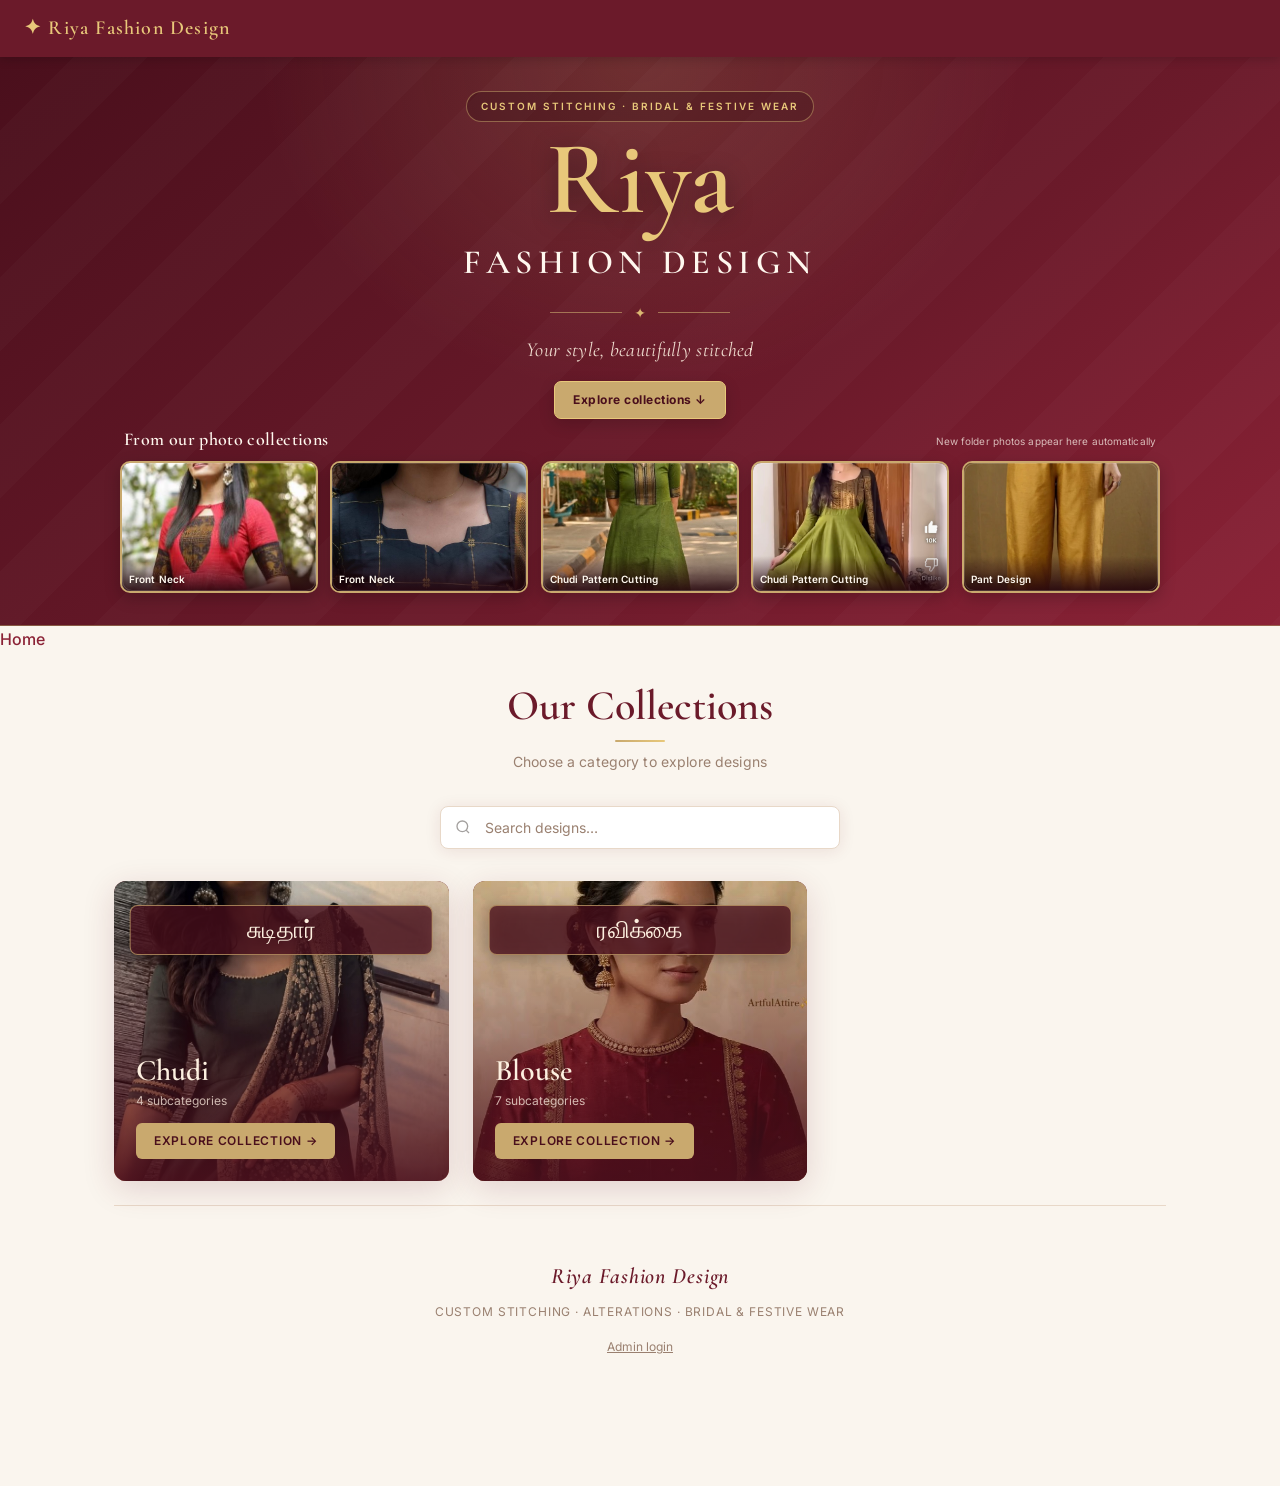
==== commit c35eea38: "Prepare site for GitHub Pages deployment Add a static Pages entry point and photo manifest, share th" ====
--- a/r2.html
+++ b/r2.html
@@ -1,322 +1,734 @@
 <!doctype html>
-<html lang="en" data-theme="dark" style="color-scheme: dark;"><head>
+<html lang="en">
+<head>
 <meta charset="utf-8">
 <meta name="viewport" content="width=device-width, initial-scale=1, viewport-fit=cover">
-<title>Riya Fashion Center</title>
-<link href="https://fonts.googleapis.com/css2?family=Great+Vibes&amp;family=Cormorant+Garamond:ital,wght@0,500;0,600;1,500;1,600&amp;family=Jost:wght@300;400;500&amp;display=swap" rel="stylesheet">
-<style>
-:root{--bg:#FBF3E6;--card:#FFFAF1;--blush:#F0DAC6;--rose:#8E2A4A;--mar:#5E1230;--plum:#3B1022;--gold:#B8893A;--mut:#8a6270;--sh:0 10px 28px rgba(94,18,48,.16);--pat:url("data:image/svg+xml,%3Csvg xmlns='http://www.w3.org/2000/svg' width='44' height='44'%3E%3Cpath d='M22 3l7 19-7 19-7-19z' fill='none' stroke='%23d8b15c' stroke-opacity='.22'/%3E%3Ccircle cx='22' cy='22' r='1.8' fill='%23d8b15c' fill-opacity='.4'/%3E%3C/svg%3E");box-sizing:border-box;padding-top:env(safe-area-inset-top,0px);padding-bottom:env(safe-area-inset-bottom,0px)}
-@media (prefers-color-scheme:dark){:root:not([data-theme="light"]){--bg:#1c0a11;--card:#2b1019;--blush:#3d1824;--rose:#e79bb1;--mar:#4a0f26;--plum:#f6e7d3;--gold:#d8b15c;--mut:#c8a3ad;--sh:0 10px 28px rgba(0,0,0,.5)}}
-:root[data-theme="dark"]{--bg:#1c0a11;--card:#2b1019;--blush:#3d1824;--rose:#e79bb1;--mar:#4a0f26;--plum:#f6e7d3;--gold:#d8b15c;--mut:#c8a3ad;--sh:0 10px 28px rgba(0,0,0,.5)}
-*{box-sizing:border-box}
-html{scroll-padding-top:env(safe-area-inset-top,0px)}
-body{margin:0;background:var(--bg);color:var(--plum);font-family:Jost,system-ui,sans-serif;font-weight:300;line-height:1.55}
-button{font-family:inherit;cursor:pointer}
-h2,h3,h4{font-family:'Cormorant Garamond',Georgia,serif;font-weight:600;margin:0}
-.wrap{max-width:1000px;margin:0 auto;padding:10px 20px 100px}
-.hero{position:relative;text-align:center;padding:46px 16px 54px;color:#f6e7d3;background:var(--pat),radial-gradient(ellipse at 50% 0,#8e2a4a,#5e1230 55%,#3b0a1f);border-radius:0 0 50% 50%/0 0 34px 34px;margin-bottom:8px}
-.hero:before{content:"";position:absolute;inset:12px 12px 22px;border:1px solid rgba(216,177,92,.55);border-radius:0 0 50% 50%/0 0 28px 28px;pointer-events:none}
-.logo{font-family:'Great Vibes',cursive,serif;font-size:76px;line-height:1;margin:0;color:#e8c777;text-shadow:0 3px 14px rgba(0,0,0,.35)}
-.sub{letter-spacing:.55em;font-size:12px;font-weight:500;margin:8px 0 0 .55em;color:#f6e7d3}
-.orn{color:#d8b15c;margin:14px 0 6px;letter-spacing:.7em;font-size:11px}
-.tag{font-family:'Cormorant Garamond',serif;font-style:italic;font-size:18px;margin:0;color:#f1dcc9}
-.wrap h2{text-align:center;font-size:36px;color:var(--rose);margin:6px 0 4px}
-.wrap h2:after{content:"❖";display:block;font-size:12px;color:var(--gold);margin-top:2px}
-.grid{display:grid;grid-template-columns:repeat(auto-fill,minmax(160px,1fr));gap:26px 22px;padding:12px 6px}
-.cat{position:relative;aspect-ratio:3/4.1;border-radius:999px 999px 20px 20px;overflow:hidden;cursor:pointer;box-shadow:var(--sh);background:var(--pat),linear-gradient(160deg,#8e2a4a,#4a0f26);background-size:auto,cover;background-position:center;display:flex;flex-direction:column;justify-content:flex-end;outline:1px solid var(--gold);outline-offset:6px;transition:transform .25s}
-.cat:hover{transform:translateY(-6px)}
-.cat .ic{position:absolute;top:30%;left:0;right:0;text-align:center;font-size:46px;filter:drop-shadow(0 3px 6px rgba(0,0,0,.3))}
-.cat .lb{padding:34px 10px 16px;text-align:center;background:linear-gradient(transparent,rgba(59,10,31,.9));color:#fbeed8}
-.cat .lb b{font-family:'Cormorant Garamond',serif;font-style:italic;font-weight:600;font-size:21px;display:block;line-height:1.15}
-.cat .lb small{font-size:11px;letter-spacing:.1em;text-transform:uppercase;color:#e8c777}
-.plus{width:38px;height:38px;border-radius:50%;border:1px solid #fff6;background:linear-gradient(145deg,#e8c777,#b8893a);color:#3b1022;font-size:24px;line-height:1;box-shadow:var(--sh)}
-.cat .plus{position:absolute;top:46px;right:14px}
-.top{display:flex;align-items:center;justify-content:space-between;gap:10px;margin:18px 0 6px}
-.top h2{margin:auto}
-.back{background:none;border:1px solid var(--gold);color:var(--rose);border-radius:20px;padding:6px 16px;font-size:13px;letter-spacing:.04em}
-.grp{margin:42px 0 18px;display:flex;align-items:center;gap:12px;font-size:27px;font-style:italic;color:var(--plum)}
-.grp:before,.grp:after{content:"";flex:1;height:1px;background:linear-gradient(90deg,transparent,var(--gold))}
-.grp:after{background:linear-gradient(270deg,transparent,var(--gold))}
-.db{margin:0 0 34px}
-.dh{display:flex;flex-wrap:wrap;align-items:center;gap:6px 12px;margin-bottom:12px}
-.dh h4{font-size:23px;font-style:italic;color:var(--rose)}
-.dh h4:before{content:"❖ ";font-size:11px;color:var(--gold);font-style:normal}
-.dh small{color:var(--mut)}
-.dh a{color:var(--rose);font-size:13px;text-decoration:none;font-weight:500;border-bottom:1px solid var(--gold)}
-.pg{display:grid;grid-template-columns:repeat(auto-fill,minmax(150px,1fr));gap:16px}
-.pi{position:relative;padding:5px;border:1px solid var(--gold);border-radius:90px 90px 16px 16px;background:var(--card);box-shadow:var(--sh)}
-.pi img{width:100%;aspect-ratio:3/4;object-fit:cover;display:block;cursor:zoom-in;border-radius:85px 85px 11px 11px}
-.pi .rm{top:40px;right:12px}
-.rm{position:absolute;width:26px;height:26px;border-radius:50%;border:none;background:#d64545;color:#fff;font-size:18px;line-height:1;padding:0;box-shadow:var(--sh)}
-.nop{grid-column:1/-1;color:var(--mut);font-size:13px;padding:22px;border:1px dashed var(--gold);border-radius:16px;text-align:center}
-.del{width:34px;height:34px;border-radius:50%;border:none;background:#d64545;color:#fff;display:flex;align-items:center;justify-content:center;box-shadow:var(--sh);margin-left:auto}
-.del:hover{background:#b83232}
-.empty{text-align:center;color:var(--mut);padding:50px 10px;font-family:'Cormorant Garamond',serif;font-style:italic;font-size:20px}
-.bar{position:sticky;top:env(safe-area-inset-top,0px);z-index:5;background:#2b0a18;color:#e8c777;display:flex;justify-content:center;align-items:center;gap:12px;padding:8px;font-size:13px;letter-spacing:.06em}
-.bar button{background:none;border:1px solid #d8b15c;color:#e8c777;border-radius:14px;padding:3px 12px;font-size:12px}
-.fab{position:fixed;right:18px;bottom:calc(18px + env(safe-area-inset-bottom,0px));width:58px;height:58px;font-size:32px;z-index:6}
-.wa{position:fixed;left:18px;bottom:calc(18px + env(safe-area-inset-bottom,0px));background:#1f8f4e;color:#fff;text-decoration:none;border-radius:30px;padding:12px 18px;font-size:14px;font-weight:500;box-shadow:var(--sh);z-index:6;border:1px solid #e8c777}
-footer{text-align:center;color:var(--mut);font-size:12px;padding:50px 0 10px;letter-spacing:.08em}
-footer div:first-child{font-family:'Cormorant Garamond',serif;font-style:italic;font-size:20px;color:var(--rose);letter-spacing:.04em}
-footer button{background:none;border:none;color:var(--mut);font-size:12px;text-decoration:underline}
-.mw{position:fixed;inset:0;background:rgba(40,8,22,.62);display:flex;align-items:center;justify-content:center;padding:18px;z-index:20}
-.mb{background:var(--bg);color:var(--plum);border:1px solid var(--gold);border-radius:22px;padding:22px;width:100%;max-width:380px;max-height:90vh;overflow:auto;display:flex;flex-direction:column;gap:10px}
-.mb h3{font-size:24px;font-style:italic;color:var(--rose)}
-.mb input,.mb select{width:100%;padding:10px 12px;border-radius:12px;border:1px solid var(--gold);background:var(--card);color:var(--plum);font:inherit;font-size:14px}
-.mb label{font-size:12px;color:var(--mut)}
-.mb img{width:100%;max-height:60vh;object-fit:contain;border-radius:12px}
-.row{flex-wrap:wrap;display:flex;gap:10px;justify-content:flex-end;margin-top:6px}
-.b{border:1px solid var(--gold);background:none;color:var(--rose);border-radius:20px;padding:8px 18px;font-size:14px}
-.b.p{background:var(--mar);border-color:var(--mar);color:#f6e7d3}
-.b.x{background:#c0392b;border-color:#c0392b;color:#fff}
-.lbx{background:rgba(20,4,10,.9)}
-#toast{position:fixed;left:50%;transform:translateX(-50%);bottom:90px;background:var(--mar);color:#f6e7d3;border:1px solid var(--gold);padding:9px 18px;border-radius:20px;font-size:13px;z-index:30}
-#toast:empty{display:none}
-.cat .del{position:absolute;top:46px;left:14px;margin:0;width:32px;height:32px}
-.cat.new{background:none;box-shadow:none;border:2px dashed var(--gold);outline:none;align-items:stretch}
-.cat.new .ic{color:var(--gold);font-size:56px;top:32%}
-.cat.new .lb{background:none;color:var(--rose)}
-.grp .del{width:28px;height:28px;margin-left:0}
-html,body{height:auto}
-@media (max-width:600px){
-.wrap{padding:6px 12px 96px}
-.hero{padding:26px 12px 34px;border-radius:0 0 50% 50%/0 0 22px 22px}
-.hero:before{inset:8px 8px 14px;border-radius:0 0 50% 50%/0 0 18px 18px}
-.logo{font-size:50px}
-.sub{font-size:9px;letter-spacing:.4em;margin-top:5px}
-.orn{margin:8px 0 4px;font-size:9px}
-.tag{font-size:14px}
-.wrap h2{font-size:26px}
-.grid{grid-template-columns:repeat(2,1fr);gap:20px 14px;padding:10px 4px}
-.cat{outline-offset:4px}
-.cat .ic{font-size:34px}
-.cat .lb{padding:24px 6px 12px}
-.cat .lb b{font-size:16px}
-.cat .lb small{font-size:9px}
-.cat .plus{top:34px;right:8px;width:30px;height:30px;font-size:20px}
-.cat .del{top:34px;left:8px;width:28px;height:28px}
-.cat .del svg{width:15px;height:15px}
-.back{padding:4px 12px;font-size:12px}
-.grp{font-size:20px;margin:30px 0 14px;gap:8px}
-.grp .plus{width:26px;height:26px;font-size:17px}
-.grp .del{width:24px;height:24px}
-.dh h4{font-size:18px}
-.dh a{font-size:12px}
-.db{margin-bottom:26px}
-.pg{grid-template-columns:repeat(2,1fr);gap:10px}
-.pi{padding:4px;border-radius:70px 70px 12px 12px}
-.pi img{border-radius:66px 66px 9px 9px}
-.pi .rm{top:32px;right:8px;width:22px;height:22px;font-size:15px}
-.b{padding:7px 14px;font-size:13px}
-.mb{padding:18px}
-.fab{width:50px;height:50px;font-size:28px;right:14px}
-.wa{left:12px;padding:9px 14px;font-size:12px}
-footer{padding-top:34px}
-footer div:first-child{font-size:17px}
-}
-@media (max-width:360px){.logo{font-size:44px}.grid,.pg{gap:12px 10px}}
-</style>
+<meta name="theme-color" content="#6B1A2A">
+<meta name="apple-mobile-web-app-capable" content="yes">
+<meta name="apple-mobile-web-app-status-bar-style" content="black-translucent">
+<meta name="apple-mobile-web-app-title" content="Riya Fashion">
+<meta name="description" content="Riya Fashion Design – Custom stitching, Chudi & Blouse designs catalog">
+<title>Riya Fashion Design</title>
+<link href="https://fonts.googleapis.com/css2?family=Cormorant+Garamond:ital,wght@0,500;0,600;1,500;1,600&family=Inter:wght@300;400;500;600&display=swap" rel="stylesheet">
+<link rel="stylesheet" href="style.css">
 </head>
 <body>
+
+<div id="topbar-root"></div>
+<div id="adminbar-root"></div>
 <div id="app"></div>
 <div id="ov"></div>
 <div id="toast"></div>
-<script id="st" type="application/json">{"designs":[{"id":"s0","cat":"women","grp":"Saree Blouse: Back Neck","name":"Round back neck","note":"","imgs":["[data-uri]","[data-uri]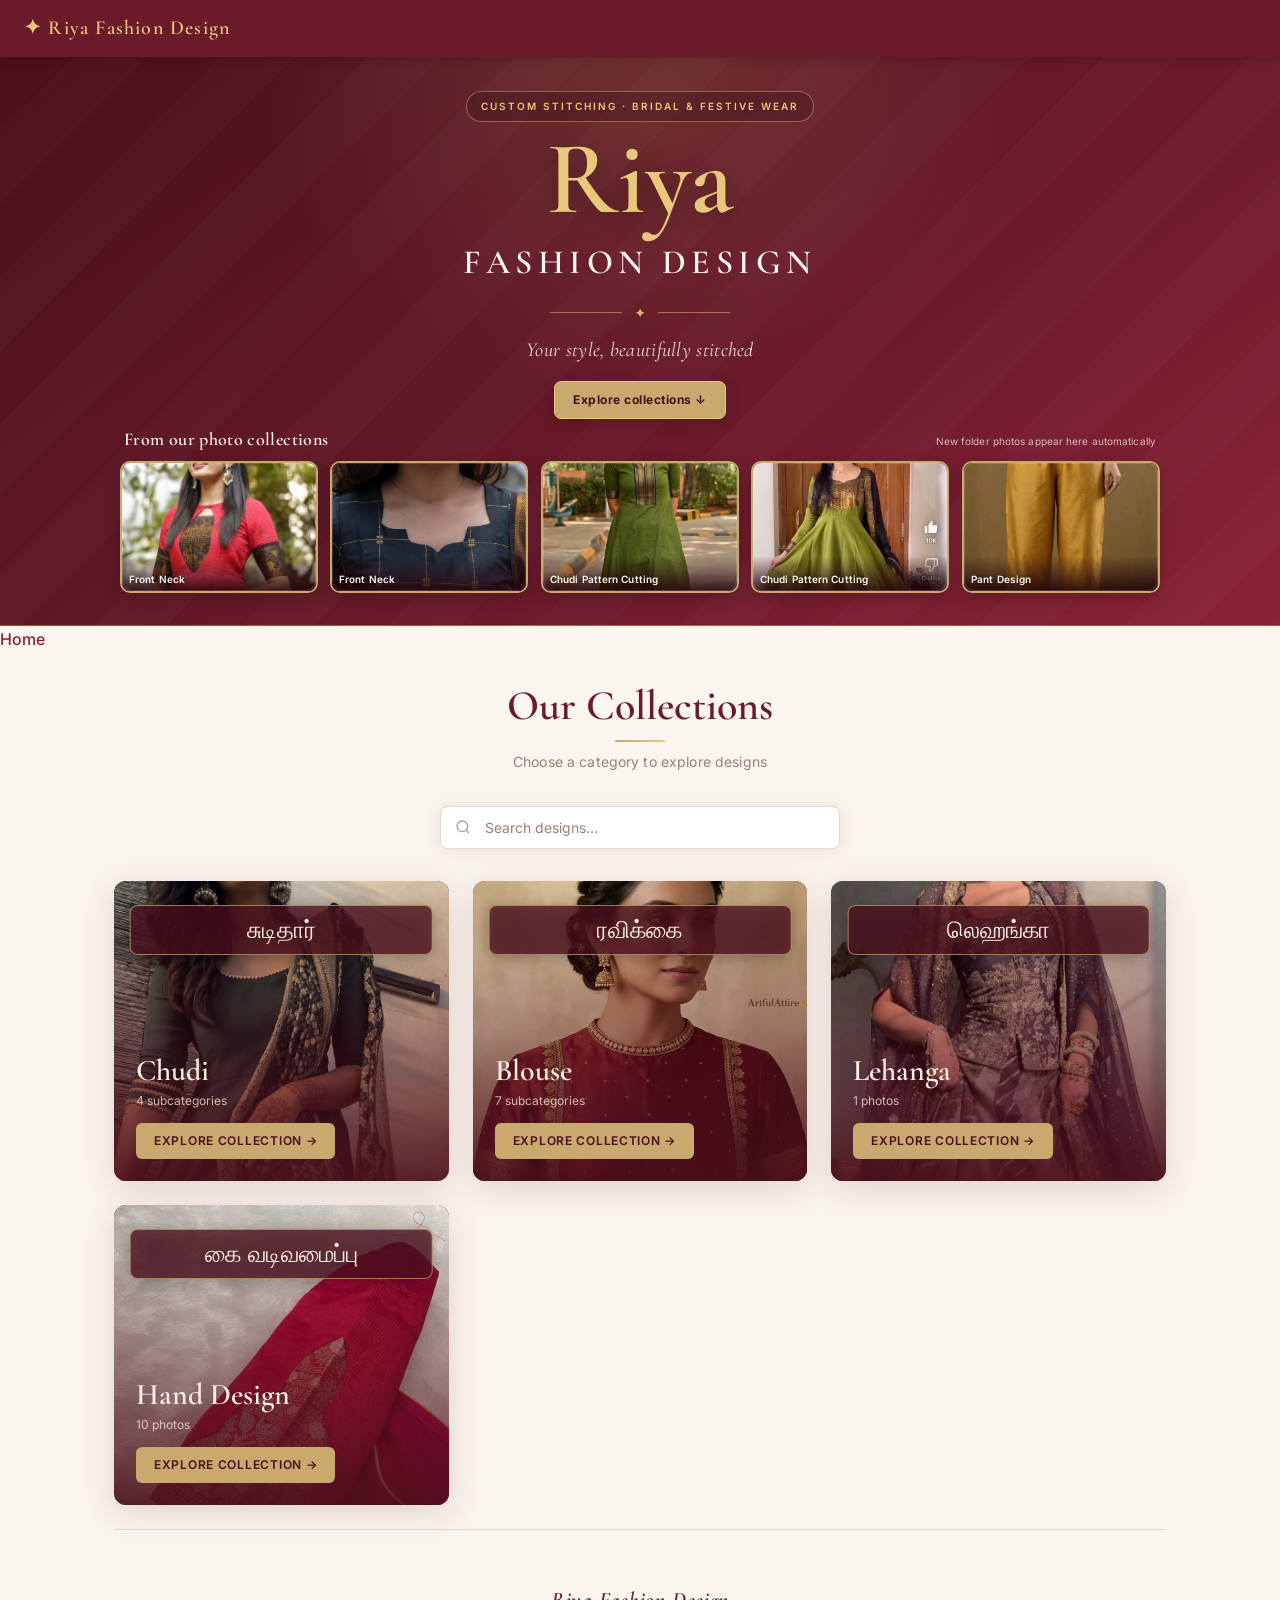
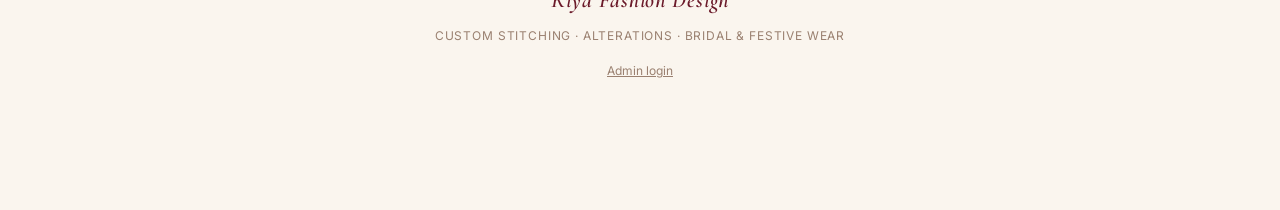
